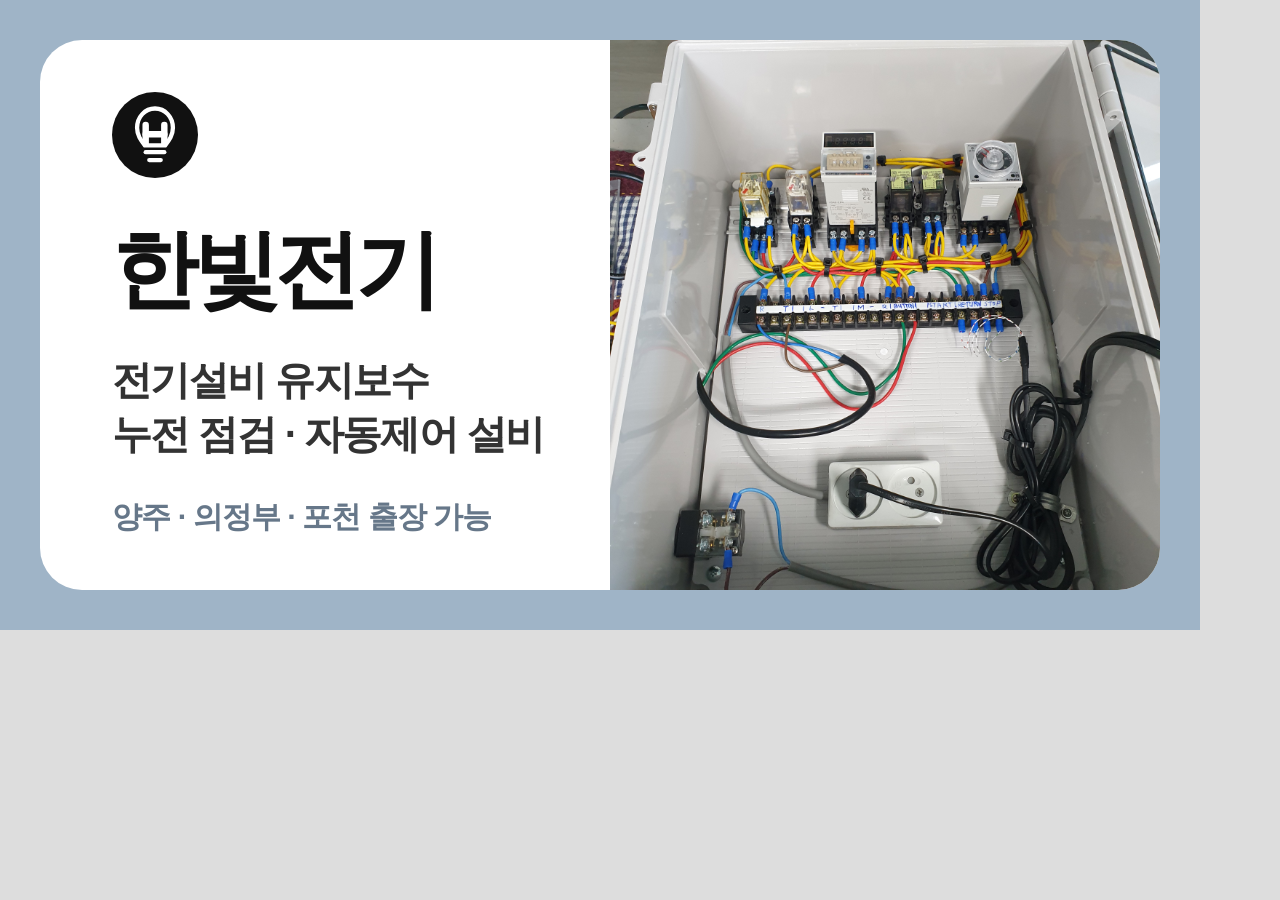
==== og.html @ f8e5f667 "[한빛전기] og 제작" ====
<!doctype html>
<html lang="ko">
  <head>
    <meta charset="UTF-8">
    <meta name="viewport" content="width=device-width, initial-scale=1.0">
    <title>한빛전기 OG</title>
    <link rel="stylesheet" href="https://cdnjs.cloudflare.com/ajax/libs/font-awesome/6.5.0/css/all.min.css">
    <style>
      * {
        box-sizing: border-box;
      }

      body {
        margin: 0;
        font-family: "Pretendard", "Noto Sans KR", sans-serif;
        background: #ddd;
      }

      .og {
        display: flex;
        align-items: center;
        justify-content: center;
        padding: 40px;
        width: 1200px;
        height: 630px;
        background: #9fb4c7;
      }

      .og__card {
        overflow: hidden;
        position: relative;
        display: flex;
        flex-direction: column;
        justify-content: center;
        padding: 64px 72px;
        width: 100%;
        height: 100%;
        border-radius: 42px;
        background: #fff;
      }

      .og__icon {
        display: flex;
        align-items: center;
        justify-content: center;
        margin-bottom: 34px;
        width: 86px;
        height: 86px;
        border-radius: 50%;
        background: #111;
        color: #fff;
        font-size: 42px;
      }

      .og__box {
        display: flex;
      }

      .og__title {
        margin: 0 0 24px;
        color: #111;
        font-size: 86px;
        font-weight: 800;
        letter-spacing: -0.06em;
      }

      .og__desc {
        margin: 0 0 36px;
        color: #333;
        font-size: 40px;
        font-weight: 600;
        line-height: 1.35;
        letter-spacing: -0.04em;
      }

      .og__area {
        margin: 0;
        color: #667789;
        font-size: 30px;
        font-weight: 700;
        letter-spacing: -0.03em;
      }

      .og__img {
        position: absolute;
        top: 0;
        right: 0;
        width: 550px;
        height: 550px;
      }

      .og__img img {
        width: auto;
        height: 100%;
      }
    </style>
  </head>
  <body>
    <div class="og">
      <div class="og__card">
        <div class="og__icon">
          <svg class="hanlight-logo" viewBox="0 0 120 120" xmlns="http://www.w3.org/2000/svg" aria-label="한빛전기 로고" role="img">
            <g fill="none" stroke="currentColor" stroke-linecap="round" stroke-linejoin="round">
              <path d="M35 50c0-15 11-27 25-27s25 12 25 27c0 10.5-5.5 17.5-10.8 24.5H45.8C40.5 67.5 35 60.5 35 50z" stroke-width="6"/>
              <path d="M47 84h26" stroke-width="6"/>
              <path d="M52 95h16" stroke-width="6"/>
              <path d="M47 46v26" stroke-width="9"/>
              <path d="M73 46v26" stroke-width="9"/>
              <path d="M47 59h26" stroke-width="9"/>
            </g>
          </svg>
        </div>
        <div class="og__box">
          <div class="og__text">
            <h1 class="og__title">한빛전기</h1>
            <p class="og__desc">전기설비 유지보수<br>누전 점검 · 자동제어 설비</p>
            <p class="og__area">양주 · 의정부 · 포천 출장 가능</p>
          </div>
          <div class="og__img">
            <img src="./images/projects/factory008.jpg" alt="카카오톡 링크 미리보기 이미지">
          </div>
        </div>
      </div>
    </div>
  </body>
</html>
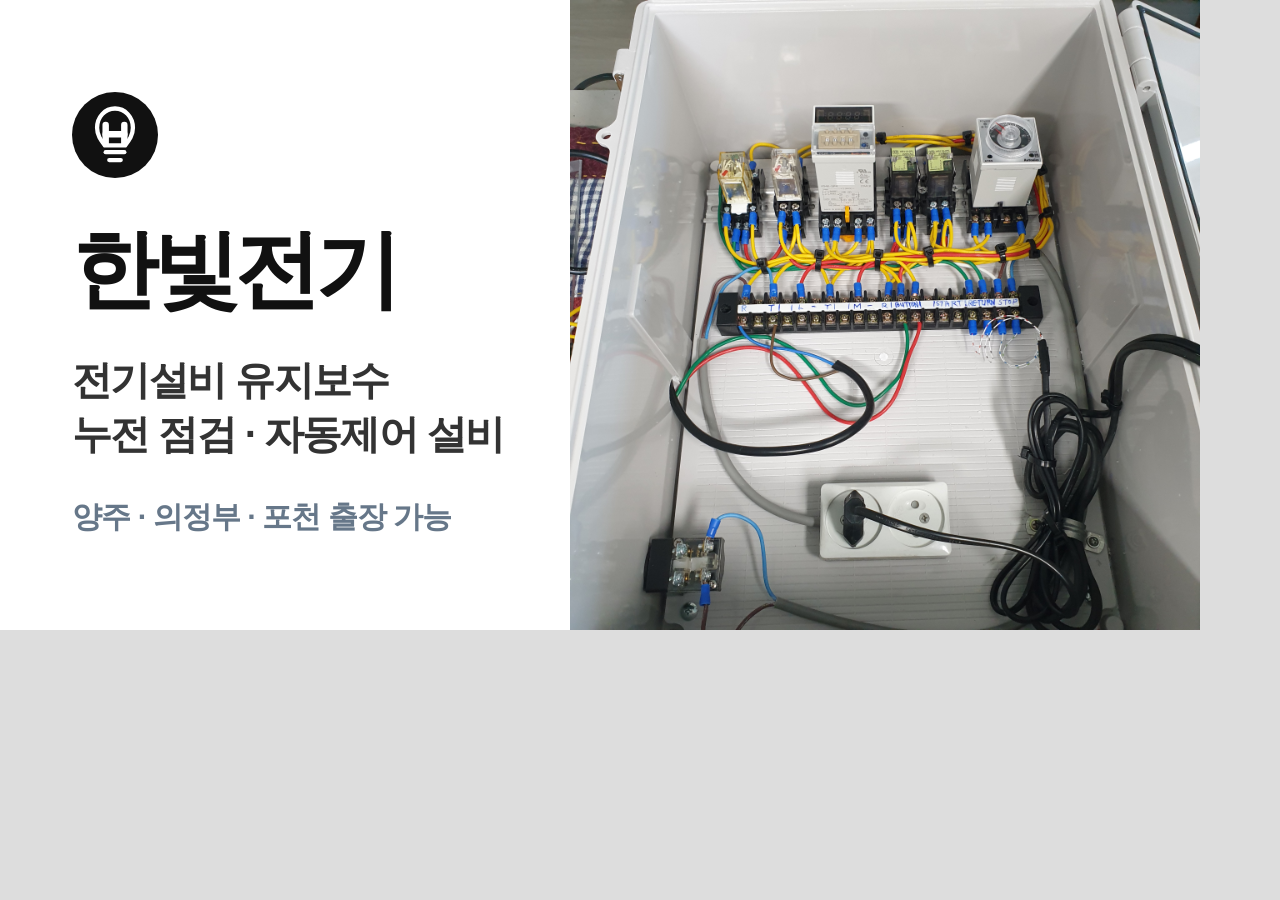
==== commit f0bf6563: "[한빛전기] og 여백조절" ====
--- a/og.html
+++ b/og.html
@@ -20,7 +20,6 @@
         display: flex;
         align-items: center;
         justify-content: center;
-        padding: 40px;
         width: 1200px;
         height: 630px;
         background: #9fb4c7;
@@ -35,7 +34,6 @@
         padding: 64px 72px;
         width: 100%;
         height: 100%;
-        border-radius: 42px;
         background: #fff;
       }
 
@@ -85,8 +83,8 @@
         position: absolute;
         top: 0;
         right: 0;
-        width: 550px;
-        height: 550px;
+        width: 630px;
+        height: 630px;
       }
 
       .og__img img {
